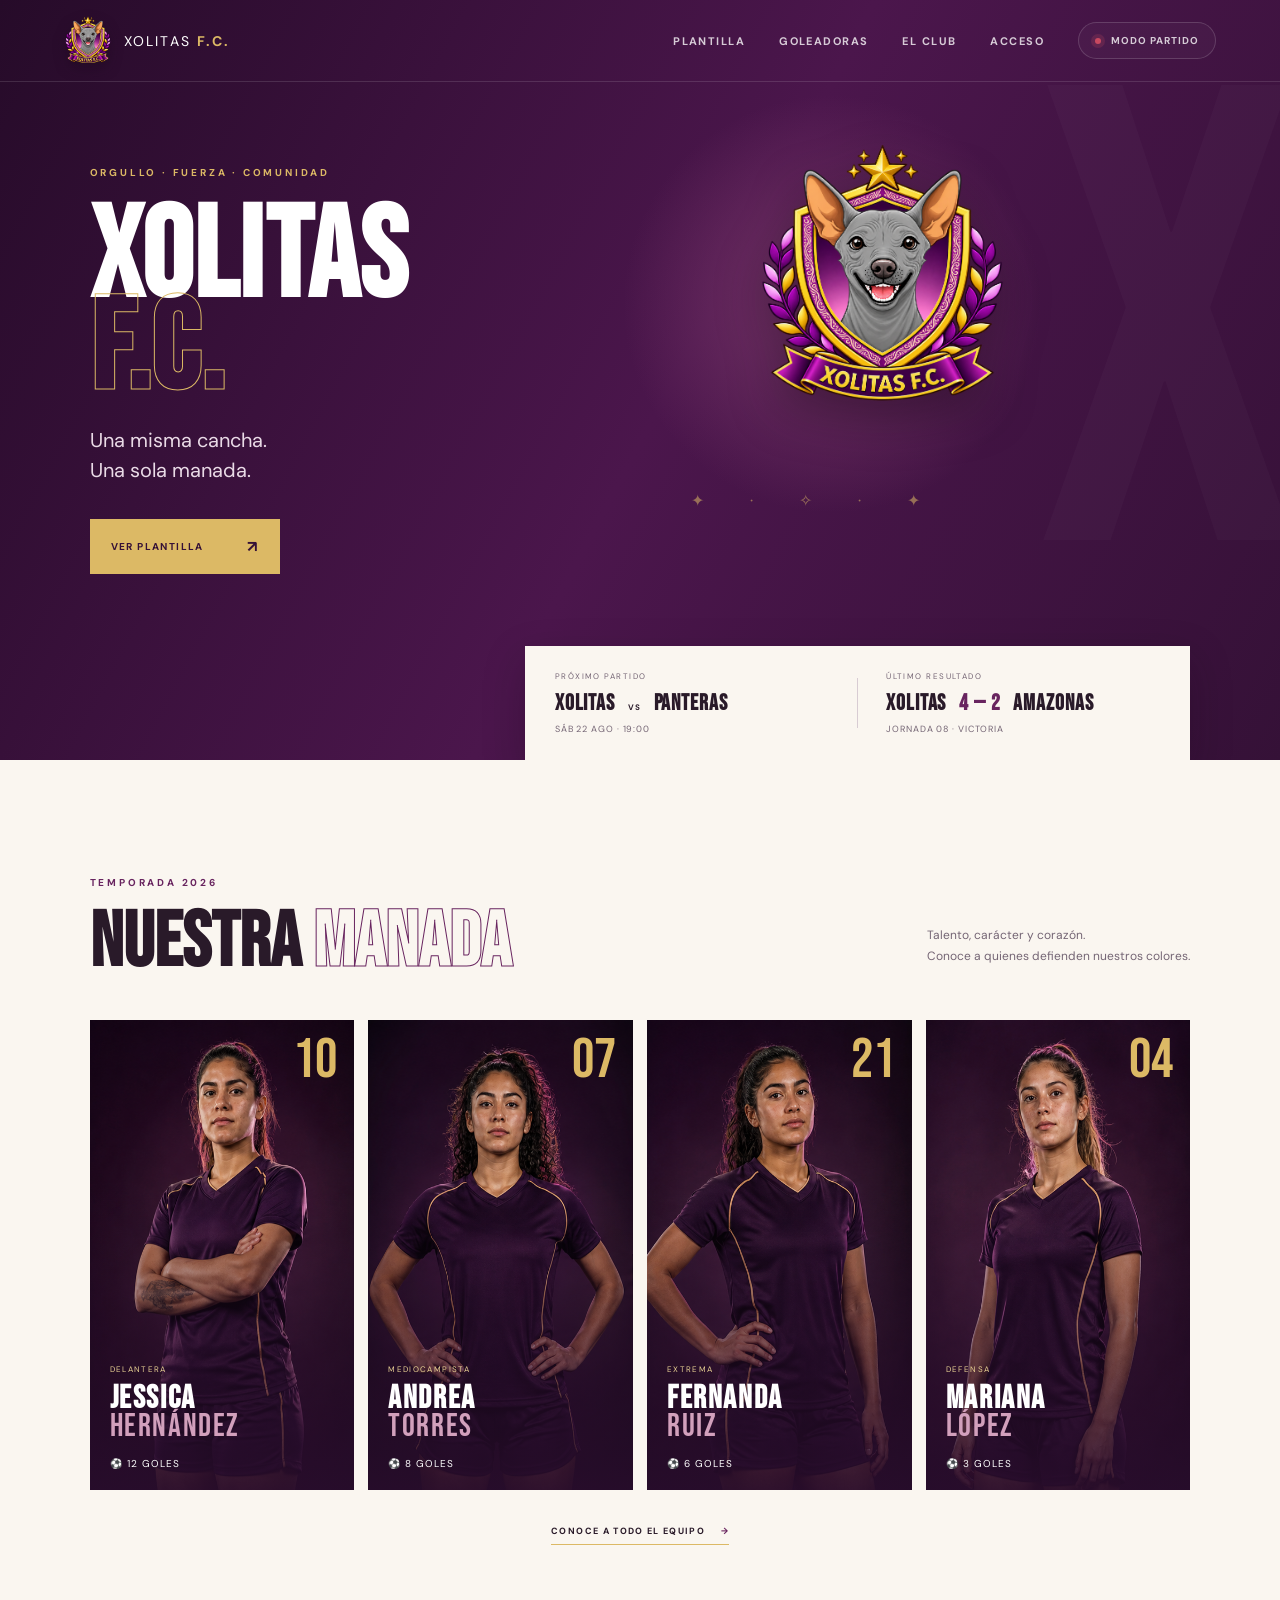
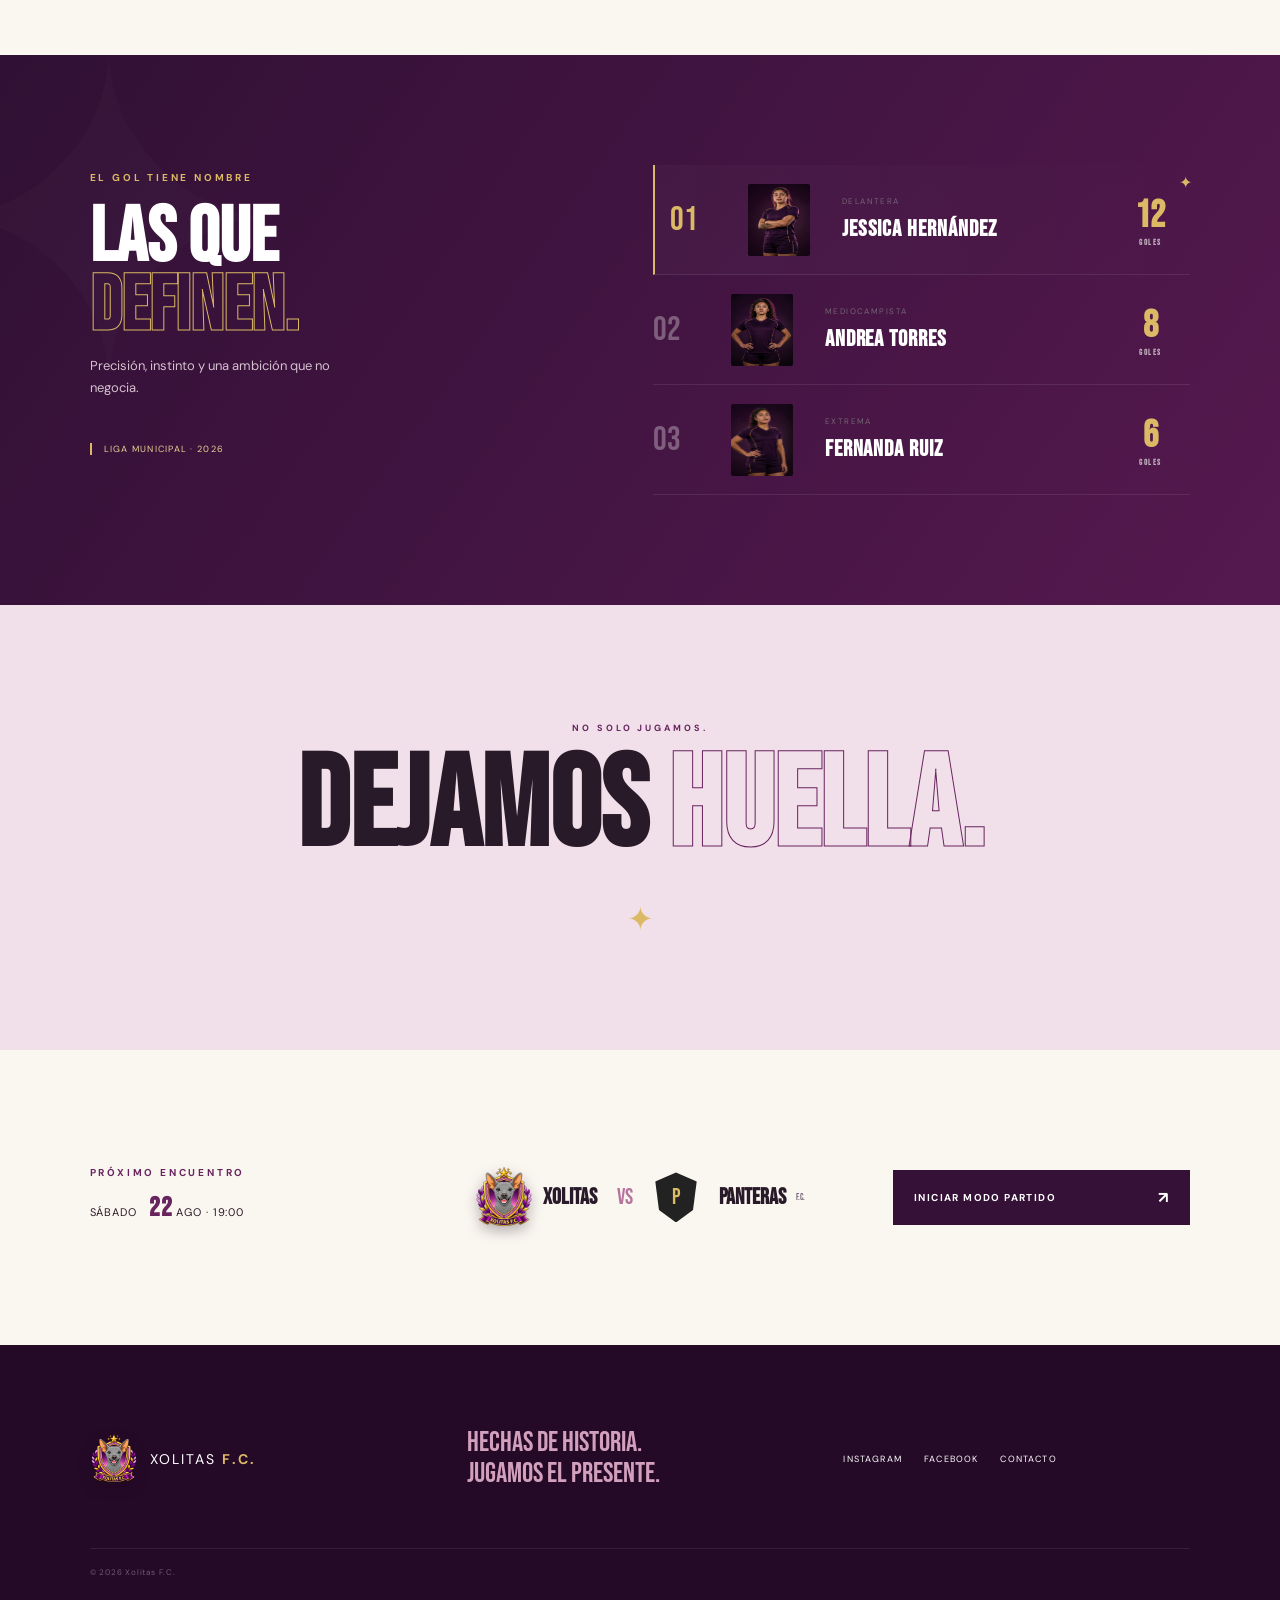
==== index.html @ 10f28cab "primera versión de la página." ====
<!doctype html>
<html lang="es">
  <head>
    <meta charset="UTF-8" />
    <meta name="viewport" content="width=device-width, initial-scale=1.0" />
    <meta name="theme-color" content="#351137" />
    <meta name="description" content="Sitio oficial de Xolitas F.C." />
    <title>Xolitas F.C. — Somos manada</title>
    <link rel="stylesheet" href="./style.css">
    <link rel="preconnect" href="https://fonts.googleapis.com">
    <link rel="preconnect" href="https://fonts.gstatic.com" crossorigin>
    <link href="https://fonts.googleapis.com/css2?family=Bebas+Neue&family=DM+Sans:wght@400;500;600;700&display=swap" rel="stylesheet">
  </head>
  <body>
    <div id="app"></div>
    <script defer src="./src.js"></script>
  </body>
</html>
---- style.css ----
:root{--purple-900:#351137;--purple-800:#4b164c;--purple-700:#68245f;--mauve-500:#b7749d;--mauve-300:#d2a0bc;--mauve-100:#f1dfe9;--gold:#dcb965;--gold-light:#e9d294;--ivory:#faf6f0;--ink:#291a29;--muted:#746574;--display:'Bebas Neue',sans-serif;--body:'DM Sans',sans-serif}*{box-sizing:border-box}html{scroll-behavior:smooth}body{margin:0;background:var(--ivory);color:var(--ink);font-family:var(--body)}a{color:inherit;text-decoration:none}button{font:inherit}.nav{height:82px;padding:0 5vw;display:flex;align-items:center;justify-content:space-between;position:absolute;z-index:10;width:100%;color:white;border-bottom:1px solid #ffffff20}.brand{display:flex;align-items:center;gap:12px;font-size:14px;letter-spacing:.15em}.brand b{color:var(--gold)}.nav__links{display:flex;align-items:center;gap:34px;text-transform:uppercase;font-size:11px;font-weight:700;letter-spacing:.13em}.nav__links a{opacity:.78;transition:.2s}.nav__links a:hover{opacity:1;color:var(--gold)}.live-link{border:1px solid #ffffff33;background:#ffffff0a;color:white;border-radius:99px;padding:11px 16px;text-transform:uppercase;font-size:10px;letter-spacing:.1em;cursor:pointer}.live-link i,.live i{display:inline-block;width:6px;height:6px;background:#ee5968;border-radius:50%;margin-right:7px;box-shadow:0 0 0 4px #ee596833}.nav__toggle{display:none;background:none;border:0;color:white;font-size:25px}.crest{width:170px;height:208px;position:relative;clip-path:polygon(50% 0,93% 17%,88% 71%,50% 100%,12% 71%,7% 17%);background:linear-gradient(145deg,var(--gold-light),var(--gold),#a98638);filter:drop-shadow(0 20px 28px #12041280);color:white;text-align:center;padding:8px}.crest:before{content:'';position:absolute;inset:4px;clip-path:inherit;background:linear-gradient(145deg,#6d2a65,#351137 70%)}.crest__inner{position:absolute;inset:37px 25px 49px;border:1px solid #dcb96588;clip-path:polygon(50% 0,100% 25%,86% 88%,50% 100%,14% 88%,0 25%)}.crest__star{position:relative;z-index:2;color:var(--gold);font-size:21px;top:9px}.crest__x{font-family:var(--display);font-size:74px;line-height:1.2;color:#fff;opacity:.9}.crest__ball{position:absolute;bottom:12px;left:45%;font-size:16px;color:var(--gold)}.crest__name,.crest__fc{position:absolute;z-index:2;font-family:var(--display);letter-spacing:.12em;left:0;right:0}.crest__name{bottom:33px;font-size:18px}.crest__fc{bottom:19px;color:var(--gold);font-size:11px}.crest--small{width:42px;height:50px;padding:2px;filter:none}.crest--small .crest__inner{inset:9px 6px 12px}.crest--small .crest__star{font-size:6px;top:0}.crest--small .crest__x{font-size:18px}.crest--small .crest__ball{display:none}.crest--small .crest__name{font-size:4px;bottom:8px}.crest--small .crest__fc{font-size:3px;bottom:5px}.hero{min-height:760px;padding:160px 7vw 60px;position:relative;overflow:hidden;color:white;background:radial-gradient(circle at 65% 40%,#79366a 0,transparent 22%),linear-gradient(118deg,#260b29,#4b164c 52%,#351137)}.hero:after{content:'X';position:absolute;font-family:var(--display);font-size:650px;color:#ffffff05;right:-20px;top:20px;line-height:1}.hero__copy{position:relative;z-index:2;width:44%}.eyebrow{text-transform:uppercase;color:var(--gold);font-size:10px;letter-spacing:.28em;font-weight:700}.hero h1{font-family:var(--display);font-size:clamp(88px,10vw,150px);line-height:.72;margin:32px 0 28px;letter-spacing:.01em}.hero h1 em,.section h2 em,.statement em,.scorers h2 em{font-style:normal;color:transparent;-webkit-text-stroke:1px var(--gold)}.hero__copy p{font-size:20px;line-height:1.5;color:#eadbe7;margin-bottom:34px}.button{display:inline-flex;align-items:center;justify-content:space-between;min-width:190px;padding:17px 21px;border:0;text-transform:uppercase;letter-spacing:.14em;font-weight:700;font-size:10px;cursor:pointer}.button span{font-size:16px}.button--gold{background:var(--gold);color:var(--purple-900)}.button--purple{background:var(--purple-900);color:white}.hero__crest{position:absolute;z-index:2;left:59%;top:180px;animation:crestIn 1.1s cubic-bezier(.2,.7,.2,1) both}.hero__crest .crest{width:225px;height:274px}.hero__stars{position:absolute;left:54%;top:490px;color:var(--gold);opacity:.55;letter-spacing:15px}.match-strip{position:absolute;z-index:3;right:7vw;bottom:0;width:52%;display:flex;align-items:center;background:#faf6f0;color:var(--ink);padding:25px 30px;box-shadow:0 15px 40px #18071940}.match-strip article{flex:1}.match-strip span,.rank small{display:block;text-transform:uppercase;font-size:8px;letter-spacing:.18em;color:var(--muted);margin-bottom:9px}.match-strip strong{font-family:var(--display);font-size:22px;letter-spacing:.04em}.match-strip strong small{display:inline;margin:0 8px;font-family:var(--body);font-size:8px}.match-strip strong b{color:var(--purple-700);margin:0 8px}.match-strip p{font-size:9px;text-transform:uppercase;letter-spacing:.1em;color:var(--muted);margin:6px 0 0}.match-strip__divider{width:1px;height:50px;background:#d8ccd3;margin:0 28px}.section{padding:110px 7vw}.section__head{display:flex;align-items:end;justify-content:space-between;margin-bottom:42px}.section__head p{font-size:12px;color:var(--muted);line-height:1.7}.eyebrow.dark{color:var(--purple-700)}.section h2,.scorers h2{font-family:var(--display);font-size:clamp(54px,6vw,86px);line-height:.9;margin:18px 0 0}.section h2 em{-webkit-text-stroke-color:var(--purple-700)}.players{display:grid;grid-template-columns:repeat(4,1fr);gap:14px}.player{position:relative;height:470px;overflow:hidden;background:var(--purple-900);cursor:pointer}.player__photo,.rank__avatar{position:absolute;inset:0;background-image:url('/assets/xolitas-players.png');background-size:400% 100%;background-position:calc(var(--photo) * 33.333%) center;transition:transform .55s ease}.player__shade{position:absolute;inset:35% 0 0;background:linear-gradient(transparent,#290d2de8)}.player__number{position:absolute;right:17px;top:13px;color:var(--gold);font-family:var(--display);font-size:56px;line-height:1;transition:.4s}.player__info{position:absolute;bottom:20px;left:20px;color:white}.player__info small{color:var(--gold-light);text-transform:uppercase;font-size:8px;letter-spacing:.17em}.player__info h3{font-family:var(--display);font-size:32px;line-height:.9;letter-spacing:.05em;margin:8px 0 15px}.player__info h3 b{font-weight:400;color:var(--mauve-300)}.player__info p{font-size:10px;text-transform:uppercase;letter-spacing:.1em;margin:0}.player__info p span{color:var(--gold)}.player:hover,.player:focus{transform:translateY(-5px);box-shadow:0 20px 45px #4b164c24;outline:none}.player:hover .player__photo,.player:focus .player__photo{transform:scale(1.035)}.player:hover .player__number{transform:translateY(5px);color:white}.text-link{display:block;width:max-content;margin:35px auto 0;text-transform:uppercase;font-size:9px;letter-spacing:.15em;font-weight:700;border-bottom:1px solid var(--gold);padding-bottom:7px}.text-link span{color:var(--purple-700);margin-left:12px}.scorers{background:linear-gradient(125deg,#301034,#55194f);color:white;display:grid;grid-template-columns:1fr 1.2fr;gap:9vw;position:relative;overflow:hidden}.scorers:before{content:'✦';position:absolute;font-size:450px;color:#ffffff04;left:-80px;top:-120px}.scorers__intro{position:relative}.scorers h2 em{-webkit-text-stroke-color:var(--gold)}.scorers__intro p{color:#d5c0d0;line-height:1.7;font-size:13px;max-width:280px}.season{display:inline-block;margin-top:30px;border-left:2px solid var(--gold);padding-left:12px;text-transform:uppercase;letter-spacing:.14em;font-size:9px;color:var(--gold-light)}.ranking{display:flex;flex-direction:column}.rank{height:110px;display:grid;grid-template-columns:60px 76px 1fr 80px;gap:18px;align-items:center;border-bottom:1px solid #ffffff16;position:relative}.rank__place{font-family:var(--display);font-size:34px;color:#ffffff50}.rank__avatar{position:relative;width:62px;height:72px;background-size:400% 100%;border-radius:2px}.rank h3{font-family:var(--display);font-size:23px;letter-spacing:.04em;margin:0}.rank>strong{font-family:var(--display);font-size:38px;color:var(--gold);text-align:center}.rank>strong small{color:#bbaab8;margin:0}.rank--1{background:linear-gradient(90deg,#ffffff06,transparent);border-left:2px solid var(--gold);padding-left:15px}.rank--1 .rank__place{color:var(--gold)}.rank__star{position:absolute;right:-2px;top:7px;color:var(--gold)}.statement{text-align:center;padding:110px 20px;background:var(--mauve-100);position:relative}.statement>span{color:var(--purple-700);font-size:9px;letter-spacing:.32em;font-weight:700}.statement h2{font-family:var(--display);font-size:clamp(65px,10vw,140px);margin:18px 0 0;line-height:.85}.statement em{-webkit-text-stroke-color:var(--purple-700)}.paw{color:var(--gold);font-size:32px;margin-top:35px}.next{display:grid;grid-template-columns:1fr 1.5fr 1fr;align-items:center;gap:30px}.date{font-size:11px;letter-spacing:.08em}.date b{font-family:var(--display);font-size:27px;color:var(--purple-700);margin-left:8px}.versus{display:flex;align-items:center;justify-content:center;gap:20px}.versus>div{display:flex;align-items:center;gap:10px;font-family:var(--display);font-size:22px}.versus>span{font-family:var(--display);font-size:22px;color:var(--mauve-500)}.rival-badge{width:46px;height:50px;background:#222;color:var(--gold);display:grid!important;place-items:center!important;clip-path:polygon(50% 0,95% 18%,87% 75%,50% 100%,13% 75%,5% 18%);font-family:var(--display);font-size:26px}.versus small{font-size:9px;color:var(--muted)}footer{background:#250a28;color:white;padding:55px 7vw 28px;display:grid;grid-template-columns:1fr 1fr 1fr;align-items:center;gap:30px}footer p{font-family:var(--display);font-size:28px;line-height:1.1;color:var(--mauve-300)}footer>div:nth-child(3){display:flex;gap:22px;text-transform:uppercase;font-size:9px;letter-spacing:.13em}footer>small{grid-column:1/-1;border-top:1px solid #ffffff14;padding-top:18px;color:#ffffff55;font-size:8px;letter-spacing:.1em}.match-modal{width:100vw;height:100vh;max-width:none;max-height:none;border:0;margin:0;background:radial-gradient(circle at center,#6b265d,#220825 70%);color:white;text-align:center;padding:28px;overflow:hidden}.match-modal::backdrop{background:#000}.match-close{position:absolute;right:25px;top:20px;border:1px solid #ffffff38;background:none;color:white;border-radius:50%;width:40px;height:40px;font-size:22px;cursor:pointer;z-index:4}.live{font-size:10px;letter-spacing:.24em;margin:12px}.score-teams{display:flex;align-items:center;justify-content:center;gap:5vw;margin-top:6vh}.score-teams>div:first-child{display:flex;align-items:center;gap:12px}.score-teams>strong,.score-teams>div>strong{font-family:var(--display);font-size:28px;letter-spacing:.05em}.score{display:flex;align-items:center;gap:2vw}.score b{font-family:var(--display);font-size:clamp(90px,14vw,180px);color:white}.score em{color:var(--gold);font-style:normal;font-size:40px}.clock{font-family:var(--display);font-size:35px;letter-spacing:.12em;color:var(--gold-light);margin:8px}.goal-button{margin-top:5vh;background:var(--gold);color:var(--purple-900);border:0;padding:22px 10vw;font-family:var(--display);font-size:30px;letter-spacing:.06em;box-shadow:0 12px 30px #0004;cursor:pointer}.goal-button:active{transform:scale(.98)}.match-hint{font-size:9px;letter-spacing:.15em;text-transform:uppercase;color:#ffffff77}.goal-flash{position:absolute;inset:0;background:radial-gradient(circle,#dcb965 0,#68245f 35%,#220825 75%);display:flex;flex-direction:column;align-items:center;justify-content:center;opacity:0;pointer-events:none;transform:scale(1.1)}.goal-flash span{font-size:70px;color:var(--gold-light)}.goal-flash small{font-family:var(--display);font-size:clamp(55px,10vw,130px);line-height:1}.goal-flash h2{font-family:var(--display);font-size:clamp(70px,13vw,160px);margin:0;color:var(--gold)}.goal-flash b{font-size:30px}.is-goal .goal-flash{animation:goal 2s ease both;z-index:3}@keyframes crestIn{from{opacity:0;transform:translateY(25px) scale(.92)}to{opacity:1;transform:none}}@keyframes goal{0%{opacity:0;transform:scale(1.1)}15%,75%{opacity:1;transform:scale(1)}100%{opacity:0;transform:scale(.96)}}
@media(max-width:900px){.nav{height:70px}.nav__toggle{display:block;z-index:2}.nav__links{display:none;position:absolute;inset:70px 0 auto;background:var(--purple-900);padding:28px;flex-direction:column}.menu-open .nav__links{display:flex}.hero{padding-top:125px;min-height:820px}.hero__copy{width:100%}.hero__crest{left:auto;right:8%;top:165px;opacity:.28}.hero__crest .crest{width:150px;height:184px}.hero__stars{display:none}.match-strip{left:6vw;right:6vw;width:auto}.players{grid-template-columns:repeat(2,1fr)}.scorers{grid-template-columns:1fr;gap:40px}.next{grid-template-columns:1fr;text-align:center}.next .button{margin:auto}footer{grid-template-columns:1fr 1fr}.score-teams{gap:2vw}.score-teams>strong,.score-teams>div>strong{font-size:19px}}
@media(max-width:560px){.hero{min-height:870px;padding:130px 24px 230px}.hero h1{font-size:92px}.hero__copy p{font-size:16px}.hero__crest{top:180px;right:-25px}.match-strip{display:block;padding:19px 22px}.match-strip__divider{width:100%;height:1px;margin:14px 0}.section{padding:80px 20px}.section__head{display:block}.section__head p{margin-top:25px}.players{grid-template-columns:1fr 1fr;gap:8px}.player{height:350px}.player__number{font-size:42px}.player__info{left:14px;bottom:14px}.player__info h3{font-size:25px}.player__info p{font-size:8px}.rank{grid-template-columns:40px 55px 1fr 50px;gap:9px}.rank__avatar{width:50px;height:60px}.rank h3{font-size:17px}.rank>strong{font-size:28px}.next{padding:70px 20px}.versus{gap:10px}.versus>div{font-size:17px}.versus .crest--small{display:none}footer{grid-template-columns:1fr;padding:45px 24px}.score-teams{display:grid;grid-template-columns:1fr 1fr;gap:8px;margin-top:8vh}.score{grid-column:1/-1;grid-row:2;justify-content:center}.score-teams>div:first-child{justify-content:center}.score-teams>.rival-badge{justify-self:center}.score-teams>strong:last-child{grid-column:2;grid-row:1;align-self:end;margin-bottom:4px}.score b{font-size:105px}.goal-button{width:100%;font-size:25px;padding:20px 10px}}
@media(prefers-reduced-motion:reduce){*{scroll-behavior:auto!important;animation-duration:.01ms!important;transition-duration:.01ms!important}}

/* Escudo oficial: el contenedor mantiene proporción y escala sin deformarlo. */
.crest{width:190px;height:auto;aspect-ratio:1230/1279;clip-path:none;background:none;padding:0;filter:drop-shadow(0 18px 25px #12041270);display:block}
.crest:before{display:none}.crest img{display:block;width:100%;height:100%;object-fit:contain}.crest--small{width:48px;height:auto;padding:0;filter:drop-shadow(0 5px 7px #12041250)}
.hero__crest .crest{width:255px;height:auto}.hero__crest{top:145px}.brand>.crest--small{flex:0 0 auto}.score-teams .crest--small{width:62px}.versus .crest--small{width:58px}
@media(max-width:900px){.hero__crest{top:145px}.hero__crest .crest{width:190px}}
@media(max-width:560px){.hero__crest{top:170px}.hero__crest .crest{width:160px}.score-teams .crest--small{width:50px}}
.player__photo,.rank__avatar{background-image:url('./assets/xolitas-players.png')}
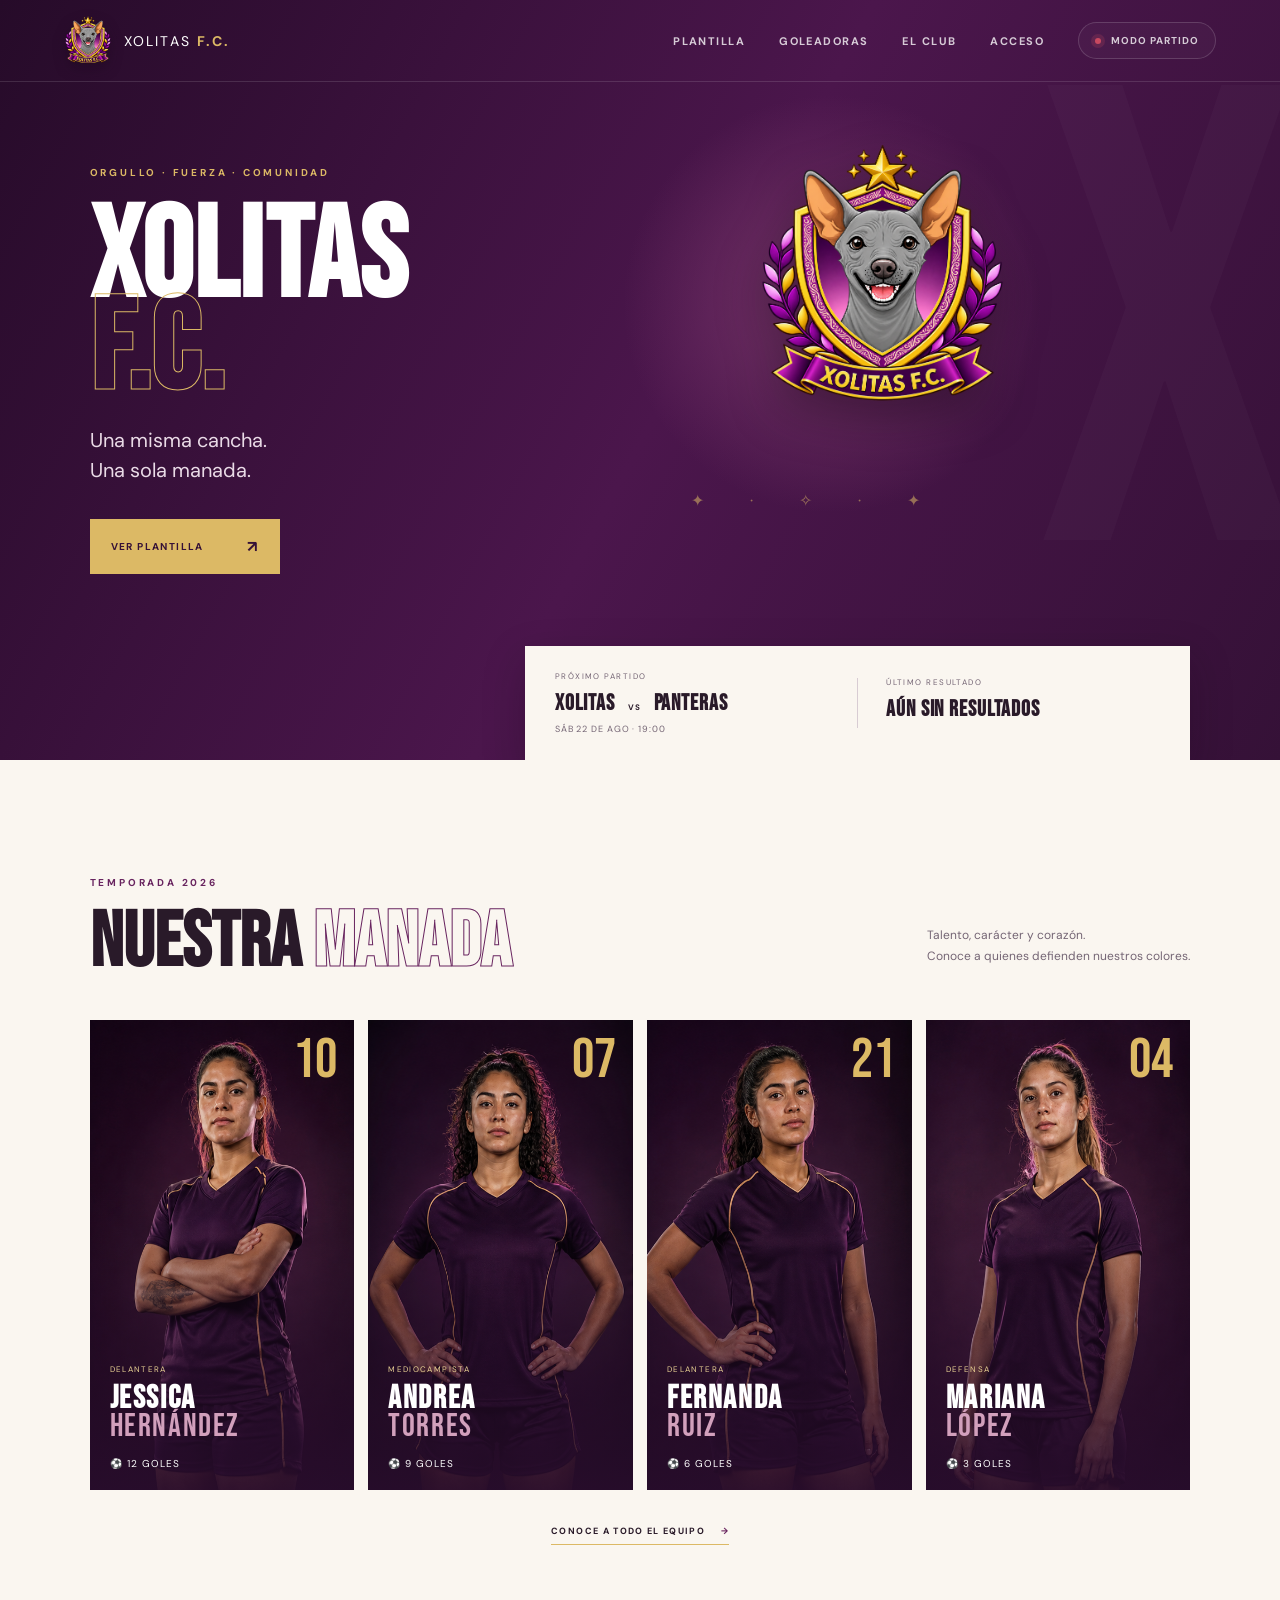
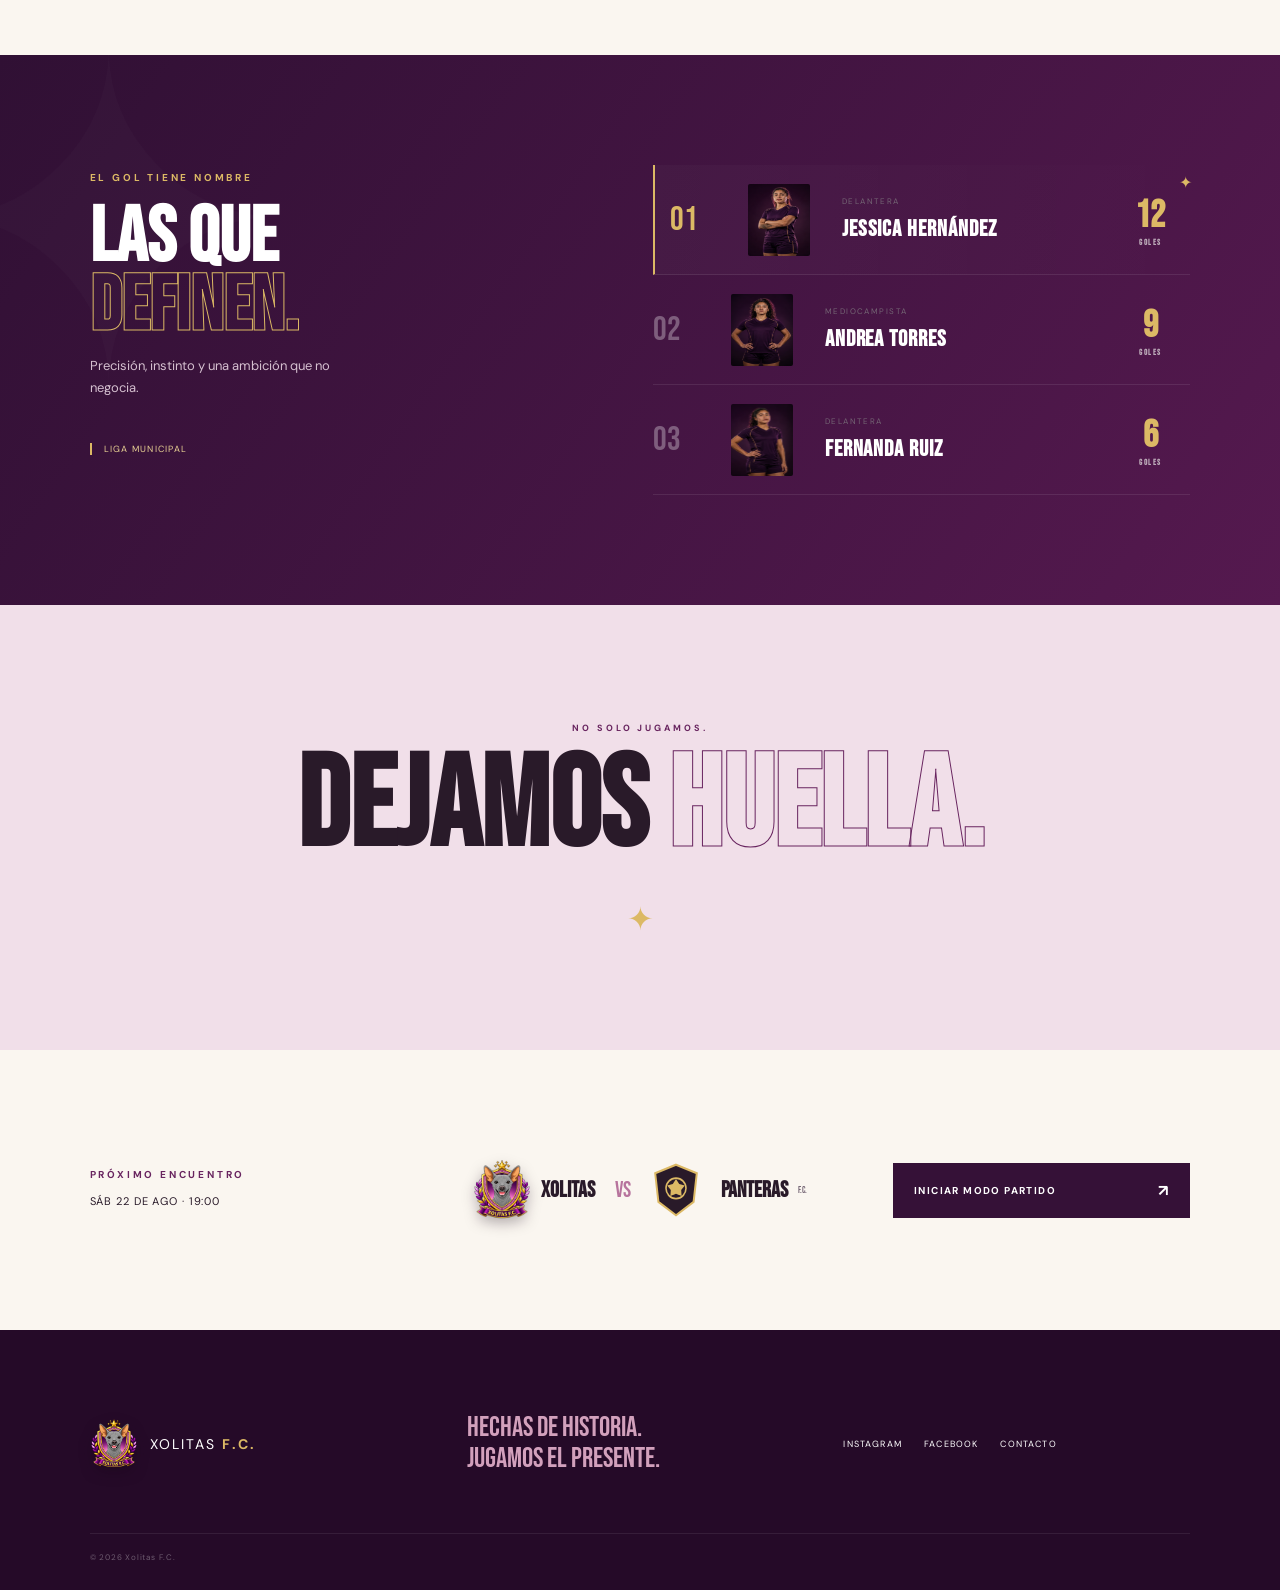
==== commit 4149fd2b: "Se agrega la creación de la liga." ====
--- a/index.html
+++ b/index.html
@@ -7,12 +7,15 @@
     <meta name="description" content="Sitio oficial de Xolitas F.C." />
     <title>Xolitas F.C. — Somos manada</title>
     <link rel="stylesheet" href="./style.css">
+    <link rel="stylesheet" href="./assets/css/loader.css">
     <link rel="preconnect" href="https://fonts.googleapis.com">
     <link rel="preconnect" href="https://fonts.gstatic.com" crossorigin>
     <link href="https://fonts.googleapis.com/css2?family=Bebas+Neue&family=DM+Sans:wght@400;500;600;700&display=swap" rel="stylesheet">
   </head>
   <body>
-    <div id="app"></div>
+    <div id="app" class="loading-page"><img src="./assets/xolitas-crest.png" alt="Xolitas F.C."><span class="loading-ring" aria-label="Cargando"></span></div>
+    <script defer src="./assets/js/config.js"></script>
+    <script defer src="./assets/js/runtime.js"></script>
     <script defer src="./src.js"></script>
   </body>
 </html>
--- a/assets/css/loader.css
+++ b/assets/css/loader.css
@@ -0,0 +1,5 @@
+.loading-page,.admin-loader{position:fixed;inset:0;display:grid;place-content:center;justify-items:center;gap:22px;background:radial-gradient(circle,#68245f,#260b29 70%);z-index:999;color:white}
+.loading-page img,.admin-loader img{width:140px;filter:drop-shadow(0 18px 25px #0006)}
+.loading-ring,.admin-loader span{width:34px;height:34px;border:3px solid #ffffff30;border-top-color:#dcb965;border-radius:50%;animation:loading-spin .8s linear infinite}
+.rival-logo{width:50px;height:54px;object-fit:contain}
+@keyframes loading-spin{to{transform:rotate(360deg)}}
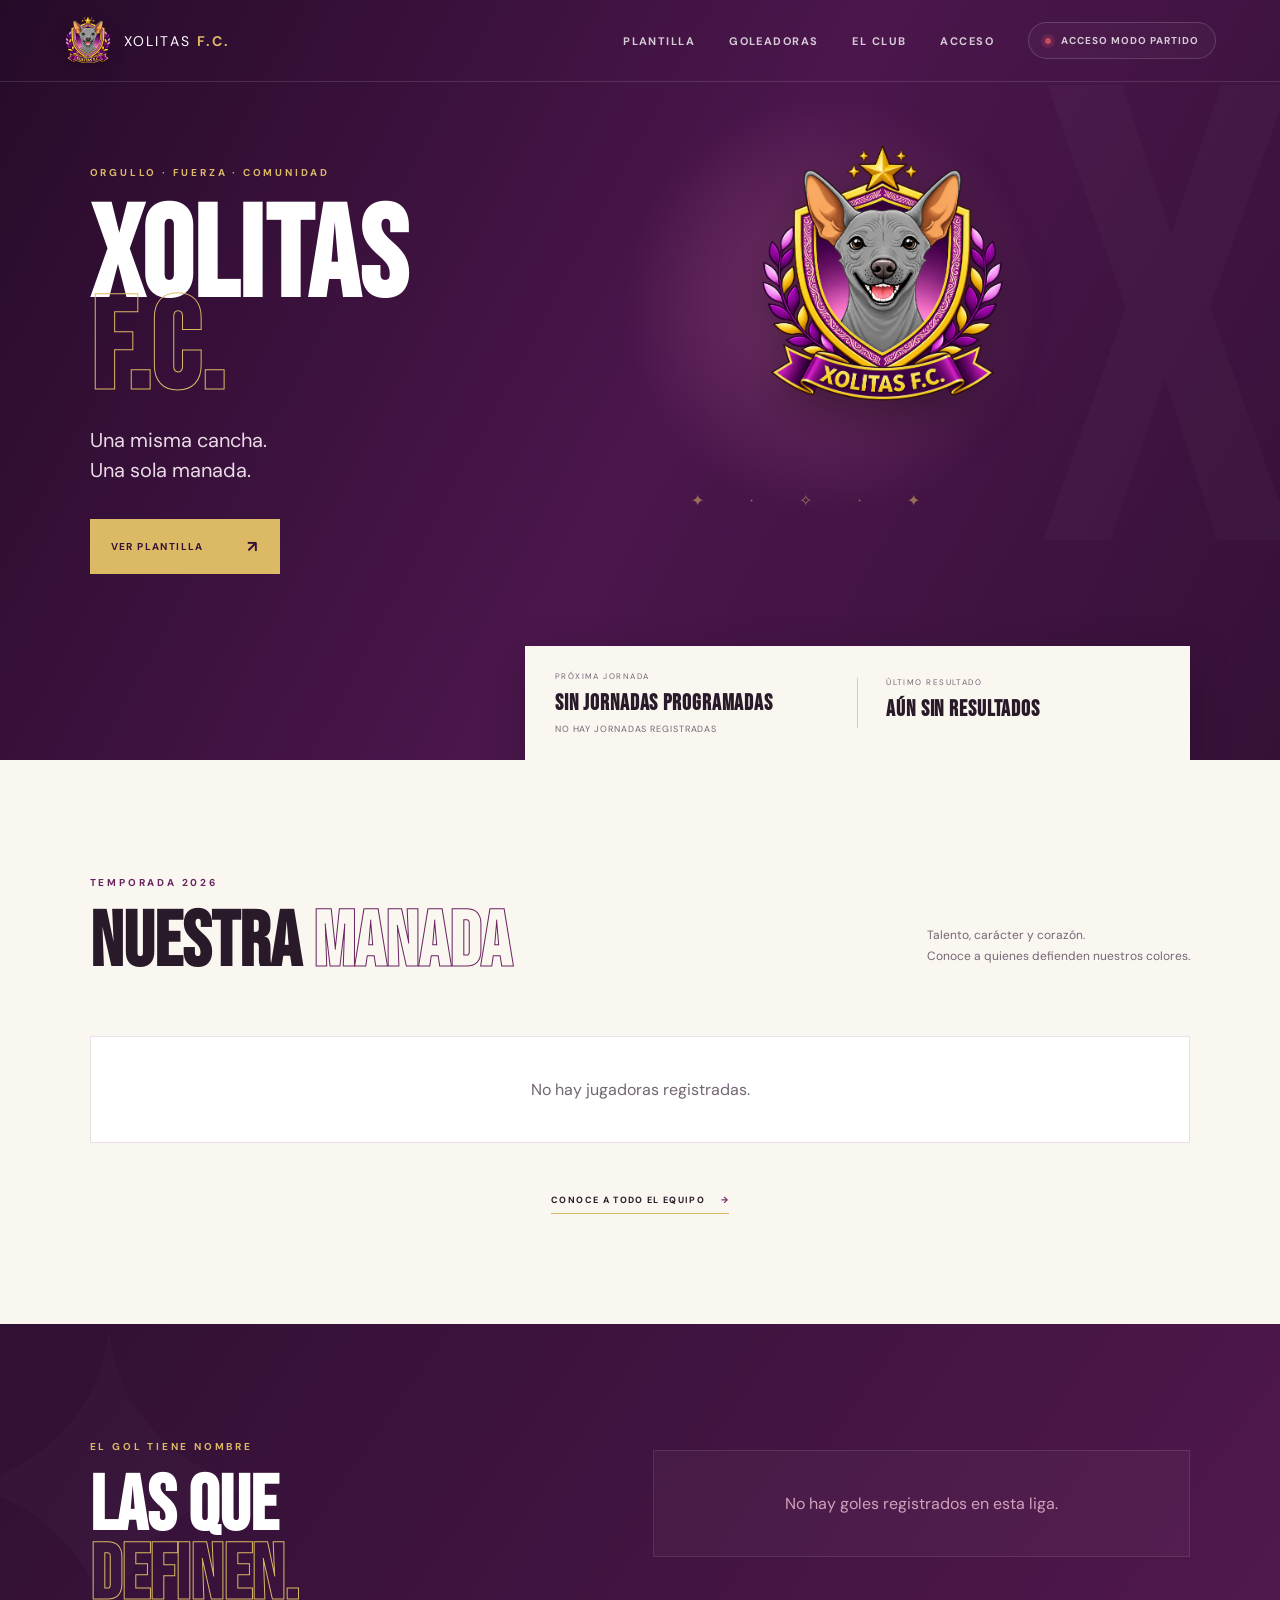
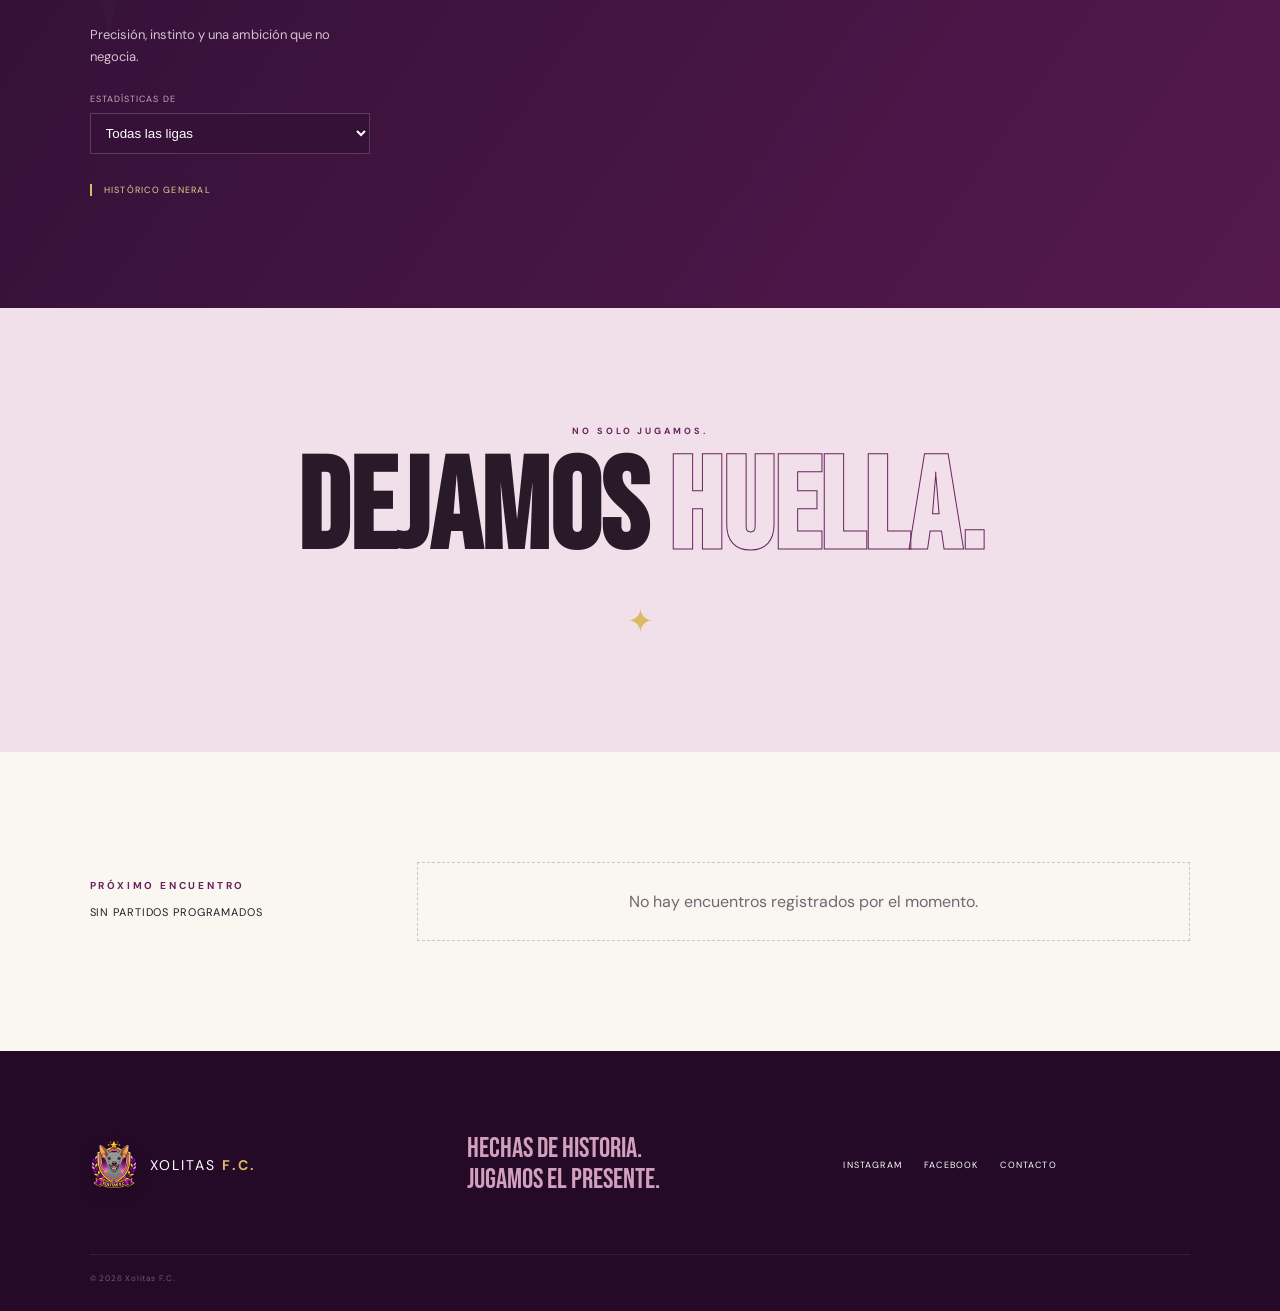
==== commit 2b642e1b: "Nuevos cambios" ====
--- a/index.html
+++ b/index.html
@@ -6,16 +6,16 @@
     <meta name="theme-color" content="#351137" />
     <meta name="description" content="Sitio oficial de Xolitas F.C." />
     <title>Xolitas F.C. — Somos manada</title>
-    <link rel="stylesheet" href="./style.css">
-    <link rel="stylesheet" href="./assets/css/loader.css">
+    <link rel="stylesheet" href="./style.css?v=20260818-3">
+    <link rel="stylesheet" href="./assets/css/loader.css?v=20260818-4">
     <link rel="preconnect" href="https://fonts.googleapis.com">
     <link rel="preconnect" href="https://fonts.gstatic.com" crossorigin>
     <link href="https://fonts.googleapis.com/css2?family=Bebas+Neue&family=DM+Sans:wght@400;500;600;700&display=swap" rel="stylesheet">
   </head>
   <body>
     <div id="app" class="loading-page"><img src="./assets/xolitas-crest.png" alt="Xolitas F.C."><span class="loading-ring" aria-label="Cargando"></span></div>
-    <script defer src="./assets/js/config.js"></script>
-    <script defer src="./assets/js/runtime.js"></script>
-    <script defer src="./src.js"></script>
+    <script defer src="./assets/js/config.js?v=20260818-3"></script>
+    <script defer src="./assets/js/runtime.js?v=20260818-12"></script>
+    <script defer src="./src.js?v=20260818-13"></script>
   </body>
 </html>
--- a/assets/css/loader.css
+++ b/assets/css/loader.css
@@ -3,3 +3,10 @@
 .loading-ring,.admin-loader span{width:34px;height:34px;border:3px solid #ffffff30;border-top-color:#dcb965;border-radius:50%;animation:loading-spin .8s linear infinite}
 .rival-logo{width:50px;height:54px;object-fit:contain}
 @keyframes loading-spin{to{transform:rotate(360deg)}}
+.public-empty{grid-column:1/-1;width:100%;padding:42px;text-align:center;color:#746574;background:#fff;border:1px solid #eadfe6}.public-empty--light{color:#d2a0bc;background:#ffffff08;border-color:#ffffff18}.no-next-match{grid-column:2/-1;text-align:center;color:#746574;padding:28px;border:1px dashed #d2c3cc}
+.league-filter{display:grid;gap:8px;margin-top:24px;color:#d2a0bc;font-size:9px;text-transform:uppercase;letter-spacing:.12em}.league-filter select{max-width:280px;padding:11px;border:1px solid #ffffff30;background:#351137;color:#fff}.league-toolbar{align-items:center}.league-toolbar label{font-size:10px;text-transform:uppercase;letter-spacing:.1em;color:#746574}
+.stat-card strong.stat-message{font-family:var(--body);font-size:15px;line-height:1.3;color:#dcb965}
+.goal-assignment-list{display:grid;gap:8px;max-height:42vh;overflow:auto}.goal-assignment-list label{display:flex;align-items:center;justify-content:space-between;gap:15px;border-bottom:1px solid #eadfe6;padding:8px}.goal-assignment-list input{width:75px;padding:9px;border:1px solid #ddcfd8}
+.form-note{margin:0;padding:12px;background:#f1dfe9;color:#68245f;font-size:11px;line-height:1.5}.past-goals-fields{border-top:1px solid #ddcfd8;padding-top:14px}.past-goals-fields h3{margin:0;font-family:var(--display);font-size:24px}.past-goals-fields>p{font-size:11px;color:#746574}#match-dialog{max-height:92vh;overflow:auto}
+[hidden]{display:none!important}.match-row--rest{border-left-color:#dcb965}.match-row--rest strong{color:#68245f}
+.toast-region{position:fixed;right:20px;top:20px;z-index:9999;display:grid;gap:10px;width:min(390px,calc(100vw - 40px));pointer-events:none}.toast{padding:15px 18px;background:#fff;color:#291a29;border-left:5px solid #3f8b62;box-shadow:0 14px 38px #21082435;font-size:12px;line-height:1.45;opacity:0;transform:translateY(-12px);transition:.25s}.toast.show{opacity:1;transform:none}.toast--error{border-left-color:#b43e55;background:#fff3f5;color:#742235}
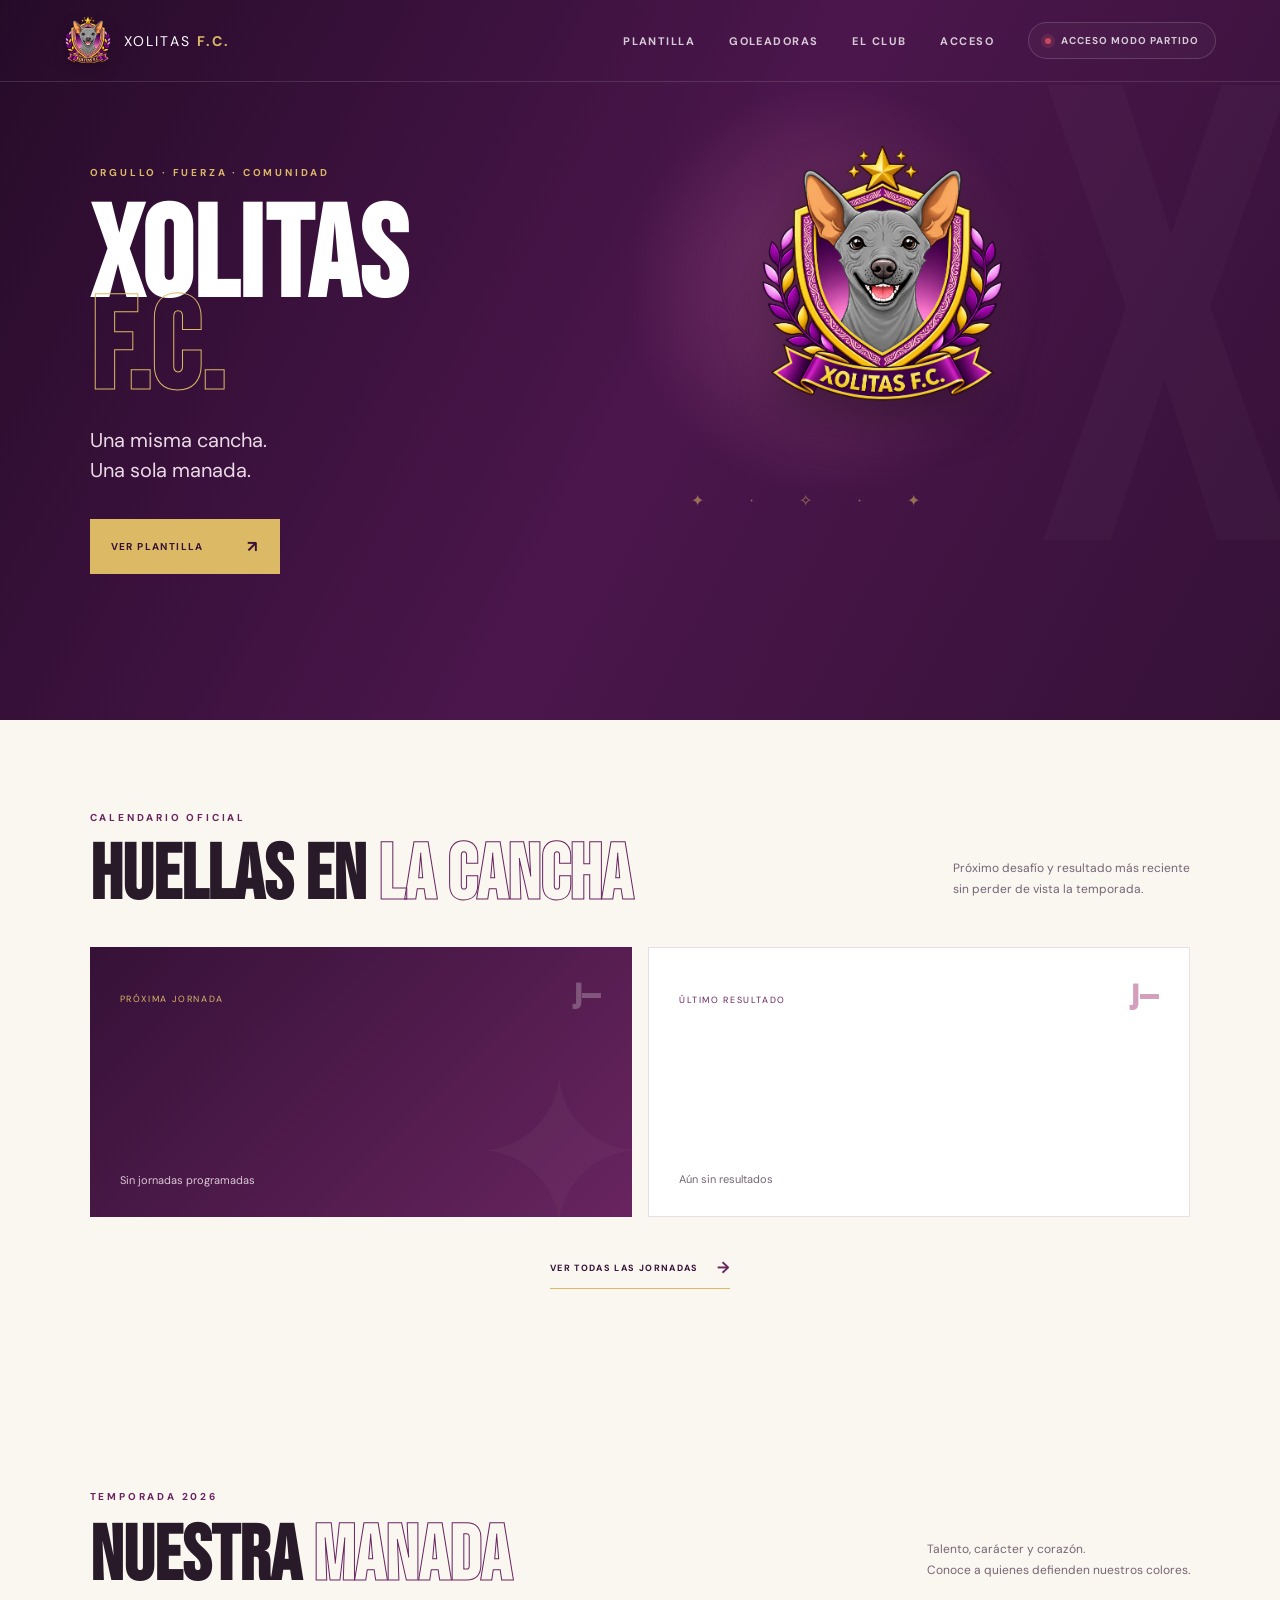
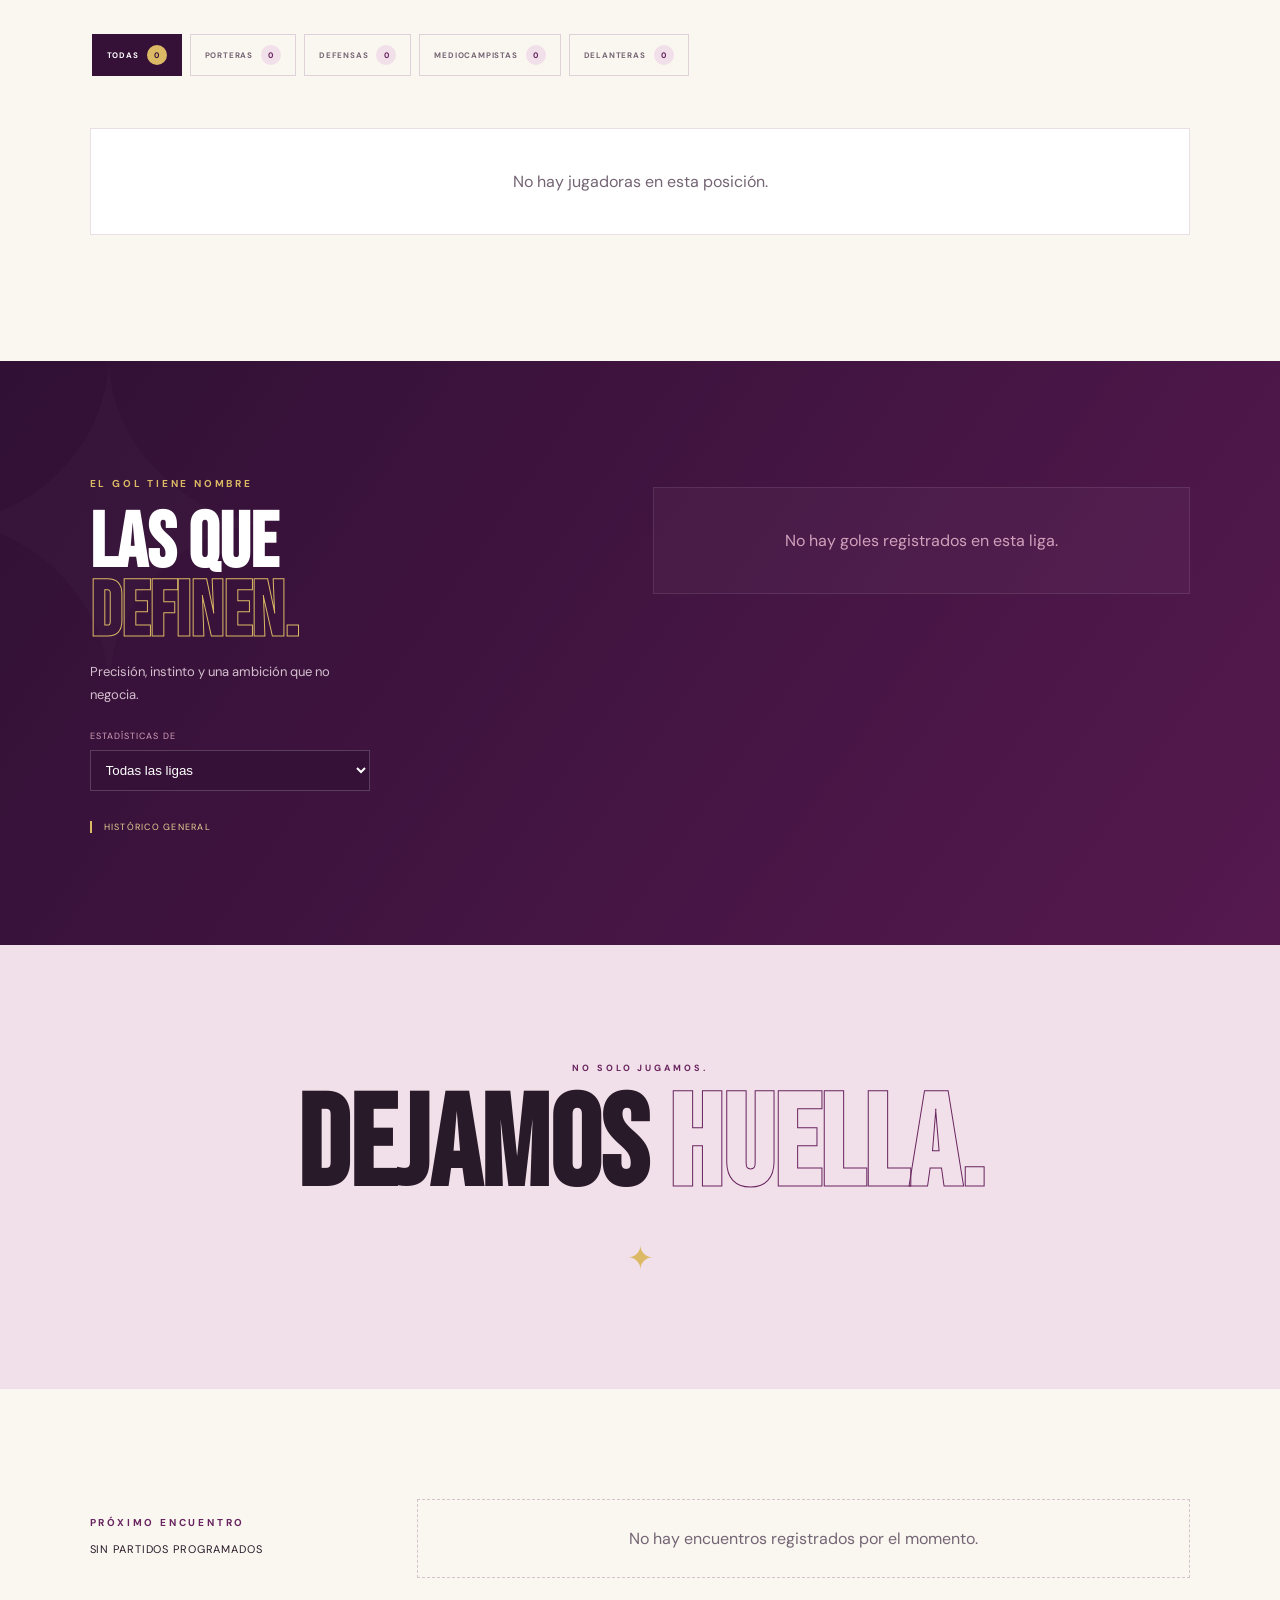
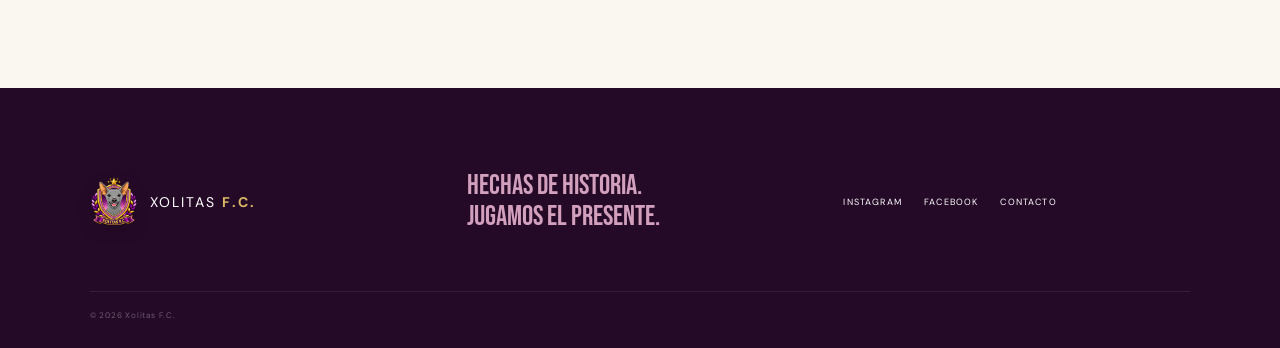
==== commit 261e0166: "se agregan más animaciones" ====
--- a/index.html
+++ b/index.html
@@ -8,6 +8,12 @@
     <title>Xolitas F.C. — Somos manada</title>
     <link rel="stylesheet" href="./style.css?v=20260818-3">
     <link rel="stylesheet" href="./assets/css/loader.css?v=20260818-4">
+    <link rel="stylesheet" href="./assets/css/public-team.css?v=20260818-1">
+    <link rel="stylesheet" href="./assets/css/public-team-images.css?v=20260818-2">
+    <link rel="stylesheet" href="./assets/css/rounds.css?v=20260818-1">
+    <link rel="stylesheet" href="./assets/css/rounds-mobile-fix.css?v=20260818-1">
+    <link rel="stylesheet" href="./assets/css/journeys-modal.css?v=20260818-2">
+    <link rel="stylesheet" href="./assets/css/hero-paws.css?v=20260818-4">
     <link rel="preconnect" href="https://fonts.googleapis.com">
     <link rel="preconnect" href="https://fonts.gstatic.com" crossorigin>
     <link href="https://fonts.googleapis.com/css2?family=Bebas+Neue&family=DM+Sans:wght@400;500;600;700&display=swap" rel="stylesheet">
@@ -16,6 +22,6 @@
     <div id="app" class="loading-page"><img src="./assets/xolitas-crest.png" alt="Xolitas F.C."><span class="loading-ring" aria-label="Cargando"></span></div>
     <script defer src="./assets/js/config.js?v=20260818-3"></script>
     <script defer src="./assets/js/runtime.js?v=20260818-12"></script>
-    <script defer src="./src.js?v=20260818-13"></script>
+    <script defer src="./src.js?v=20260818-16"></script>
   </body>
 </html>
--- a/assets/css/public-team.css
+++ b/assets/css/public-team.css
@@ -0,0 +1 @@
+.players--preview{grid-template-columns:repeat(6,1fr)}.player{border:0;padding:0;text-align:left;color:inherit}.player--compact{height:285px}.player--compact .player__number{font-size:40px}.player--compact .player__info h3{font-size:24px}.player__photo,.profile-photo{background-image:var(--player-image,url('../xolitas-players.png'));background-size:var(--player-image,400% 100%);background-position:calc(var(--photo) * 33.333%) center;background-repeat:no-repeat;background-color:#351137}.team-open{border-width:0 0 1px;background:none;cursor:pointer}.roster-modal,.profile-modal{border:0;padding:0;background:#faf6f0;color:#291a29;box-shadow:0 30px 90px #21082480}.roster-modal{width:min(1180px,94vw);max-width:none;max-height:92vh}.roster-modal::backdrop,.profile-modal::backdrop{background:#210824d9;backdrop-filter:blur(5px)}.roster-modal__head{position:sticky;top:0;z-index:3;background:#351137;color:white;padding:22px 28px;display:flex;align-items:center;justify-content:space-between}.roster-modal__head h2{font-family:var(--display);font-size:38px;margin:5px 0 0}.roster-modal__head button,.profile-modal>button{border:1px solid #ffffff40;background:none;color:white;width:42px;height:42px;border-radius:50%;font-size:25px}.roster-modal__grid{display:grid;grid-template-columns:repeat(4,1fr);gap:12px;padding:20px}.player--large{height:430px}.profile-modal{width:min(900px,94vw);max-width:none}.profile-modal>button{position:absolute;z-index:3;right:18px;top:18px}.profile-modal #profile-content{display:grid;grid-template-columns:1fr 1fr;min-height:580px}.profile-photo{min-height:580px;background-size:cover;background-position:center top}.profile-copy{padding:70px 45px;position:relative}.profile-number{font-family:var(--display);font-size:110px;color:#dcb965;line-height:.8}.profile-copy>small{display:block;color:#68245f;text-transform:uppercase;letter-spacing:.2em;margin-top:25px}.profile-copy h2{font-family:var(--display);font-size:58px;line-height:.82;margin:12px 0 28px}.profile-copy h2 em{font-style:normal;color:#b7749d}.profile-copy>p{color:#746574;font-size:14px;line-height:1.8}.profile-stats{display:grid;grid-template-columns:repeat(3,1fr);border-top:1px solid #e0d2db;margin-top:35px;padding-top:22px}.profile-stats b,.profile-stats span{display:block}.profile-stats b{font-family:var(--display);font-size:32px;color:#4b164c}.profile-stats span{font-size:8px;text-transform:uppercase;letter-spacing:.12em;color:#746574}@media(max-width:1000px){.players--preview{grid-template-columns:repeat(3,1fr)}.roster-modal__grid{grid-template-columns:repeat(3,1fr)}}@media(max-width:650px){.players--preview{grid-template-columns:repeat(2,1fr)}.player--compact{height:260px}.roster-modal{width:100vw;max-height:100vh;height:100vh}.roster-modal__grid{grid-template-columns:repeat(2,1fr);padding:8px;gap:8px}.player--large{height:330px}.profile-modal{width:100vw;height:100vh;max-height:none}.profile-modal #profile-content{grid-template-columns:1fr;min-height:100vh}.profile-photo{min-height:46vh}.profile-copy{padding:35px 24px}.profile-number{font-size:75px}.profile-copy h2{font-size:48px}}
--- a/assets/css/public-team-images.css
+++ b/assets/css/public-team-images.css
@@ -0,0 +1,4 @@
+.player__photo,.profile-photo{background-size:var(--player-size,400% 100%)}
+.players--all{grid-template-columns:repeat(4,1fr)}.players--all .player--compact{height:390px}@media(max-width:1000px){.players--all{grid-template-columns:repeat(3,1fr)}}@media(max-width:650px){.players--all{grid-template-columns:repeat(2,1fr)}.players--all .player--compact{height:300px}}
+.position-filters{display:flex;align-items:center;gap:8px;margin:-8px 0 28px;overflow-x:auto;padding:8px 2px;scrollbar-width:none}.position-filters::-webkit-scrollbar{display:none}.position-filters button{flex:0 0 auto;border:1px solid #dfd1da;background:transparent;color:#746574;padding:10px 14px;text-transform:uppercase;font-size:8px;font-weight:700;letter-spacing:.1em}.position-filters button span{display:inline-grid;place-items:center;min-width:20px;height:20px;margin-left:8px;border-radius:50%;background:#f1dfe9;color:#68245f}.position-filters button.is-active{background:#351137;border-color:#351137;color:white}.position-filters button.is-active span{background:#dcb965;color:#351137}@media(max-width:650px){.position-filters{margin-top:18px;margin-bottom:20px;margin-right:-20px}.position-filters button{padding:10px 12px}}
+.profile-modal>button[data-profile-close]{display:grid;place-items:center;background:#351137;color:#fff;border:2px solid #dcb965;box-shadow:0 6px 18px #21082455;line-height:1;cursor:pointer}.profile-modal>button[data-profile-close]:hover,.profile-modal>button[data-profile-close]:focus-visible{background:#68245f;outline:3px solid #dcb96566;outline-offset:2px}
--- a/assets/css/rounds.css
+++ b/assets/css/rounds.css
@@ -0,0 +1,3 @@
+.hero{min-height:720px;padding-bottom:70px}.rounds{background:#faf6f0;padding-top:85px;padding-bottom:85px}.rounds__head{display:flex;align-items:end;justify-content:space-between;margin-bottom:36px}.rounds__head h2{font-family:var(--display);font-size:clamp(54px,6vw,82px);line-height:.9;margin:16px 0 0}.rounds__head h2 em{font-style:normal;color:transparent;-webkit-text-stroke:1px var(--purple-700)}.rounds__head p{font-size:12px;line-height:1.7;color:var(--muted)}.rounds__grid{display:grid;grid-template-columns:1fr 1fr;gap:16px}.round-card{min-height:270px;padding:30px;display:flex;flex-direction:column;justify-content:space-between;overflow:hidden;position:relative}.round-card--next{background:linear-gradient(135deg,#351137,#68245f);color:white}.round-card--next:after{content:'✦';position:absolute;right:-15px;bottom:-75px;font-size:210px;color:#ffffff08}.round-card--result{background:white;border:1px solid #eadde5;color:var(--ink)}.round-card__top{display:flex;align-items:center;justify-content:space-between;text-transform:uppercase;font-size:9px;letter-spacing:.18em;position:relative;z-index:1}.round-card__top span{color:var(--gold)}.round-card--result .round-card__top span{color:var(--purple-700)}.round-card__top b{font-family:var(--display);font-size:35px;color:#ffffff40}.round-card--result .round-card__top b{color:var(--mauve-300)}.round-card__teams{display:grid;grid-template-columns:1fr auto 1fr;align-items:center;gap:20px;position:relative;z-index:1}.round-card__teams strong{font-family:var(--display);font-size:clamp(28px,3vw,43px);line-height:.9}.round-card__teams strong:last-child{text-align:right}.round-card__teams em{font-style:normal;color:var(--gold);font-family:var(--display);font-size:22px}.round-score{font-size:clamp(38px,5vw,65px)!important;color:var(--purple-700)!important;white-space:nowrap}.round-card__details{border-top:1px solid #ffffff24;padding-top:15px;display:flex;justify-content:space-between;gap:15px;text-transform:uppercase;font-size:8px;letter-spacing:.11em;color:#dbc8d7;position:relative;z-index:1}.round-card--result .round-card__details{border-color:#eadde5;color:var(--muted)}.round-card__rest strong{font-family:var(--display);font-size:55px;color:var(--gold)}.round-card__rest p,.round-card__empty{font-size:11px;color:#dbc8d7}.round-card--result .round-card__empty{color:var(--muted)}
+@media(max-width:760px){.hero{min-height:720px}.rounds{padding:65px 20px}.rounds__head{display:block}.rounds__head p{margin-top:20px}.rounds__grid{grid-template-columns:1fr;gap:12px}.round-card{min-height:235px;padding:24px 20px}.round-card__teams{gap:9px}.round-card__teams strong{font-size:29px}.round-card__teams em{font-size:17px}.round-score{font-size:45px!important}.round-card__details{display:grid;gap:7px}.round-card__details span:last-child{text-align:left}}
+@media(max-width:390px){.round-card__teams strong{font-size:25px}.round-score{font-size:39px!important}.round-card{padding:22px 16px}}
--- a/assets/css/rounds-mobile-fix.css
+++ b/assets/css/rounds-mobile-fix.css
@@ -0,0 +1,2 @@
+.round-card__teams{grid-template-columns:minmax(0,1fr) auto minmax(0,1fr)}.round-card__teams strong{min-width:0;overflow-wrap:anywhere}
+@media(max-width:760px){.round-card{overflow:hidden}.round-card__teams{width:100%}.round-card__teams strong:last-child{max-width:100%}}
--- a/assets/css/journeys-modal.css
+++ b/assets/css/journeys-modal.css
@@ -0,0 +1,2 @@
+.rounds__all{display:flex;align-items:center;gap:18px;margin:30px auto 0;padding:10px 0;border:0;border-bottom:1px solid #dcb965;background:none;color:#351137;text-transform:uppercase;font-size:9px;font-weight:700;letter-spacing:.15em}.rounds__all span{font-size:16px;color:#68245f}.journeys-modal{width:min(980px,94vw);max-width:none;max-height:90vh;border:0;padding:0;background:#faf6f0;color:#291a29;box-shadow:0 30px 90px #21082480}.journeys-modal::backdrop{background:#210824dd;backdrop-filter:blur(5px)}.journeys-modal>header{position:sticky;top:0;z-index:2;background:linear-gradient(135deg,#351137,#68245f);color:white;padding:25px 30px;display:flex;justify-content:space-between;align-items:center}.journeys-modal h2{font-family:var(--display);font-size:38px;margin:5px 0 0}.journeys-modal header button{display:grid;place-items:center;width:42px;height:42px;border:2px solid #dcb965;border-radius:50%;background:#351137;color:white;font-size:25px;line-height:1;box-shadow:0 6px 18px #21082455;cursor:pointer}.journeys-modal header button:hover,.journeys-modal header button:focus-visible{background:#68245f;outline:3px solid #dcb96566;outline-offset:2px}.journeys-modal__list{padding:18px}.journey-row{min-height:90px;display:grid;grid-template-columns:75px 150px 1fr 80px;align-items:center;gap:18px;padding:15px 18px;background:white;border-bottom:1px solid #eadde5}.journey-row__number small,.journey-row__number b{display:block}.journey-row__number small{font-size:7px;letter-spacing:.13em;color:#746574}.journey-row__number b{font-family:var(--display);font-size:34px;color:#68245f}.journey-row__date strong,.journey-row__date span{display:block}.journey-row__date strong{font-size:11px;text-transform:uppercase}.journey-row__date span{font-size:9px;color:#746574;margin-top:5px}.journey-row__match{display:grid;grid-template-columns:minmax(0,1fr) auto minmax(0,1fr);align-items:center;gap:12px}.journey-row__match strong{font-family:var(--display);font-size:21px;overflow-wrap:anywhere}.journey-row__match strong:last-child{text-align:right}.journey-row__match b{font-family:var(--display);font-size:28px;color:#68245f;white-space:nowrap}.journey-row__status{justify-self:end;padding:7px 9px;background:#f1dfe9;color:#68245f;font-size:7px;font-weight:700;letter-spacing:.12em}.journey-row--jugando{border-left:3px solid #dc5d70}.journey-row--jugando .journey-row__status{background:#68245f;color:white}.journey-row--finalizado .journey-row__status{background:#351137;color:white}.journey-row__rest{font-family:var(--display);font-size:25px;color:#b7749d;text-align:center}.journey-row--descanso{background:#f7eef3}
+@media(max-width:680px){.journeys-modal{width:100vw;height:100vh;max-height:none}.journeys-modal>header{padding:20px}.journeys-modal h2{font-size:30px}.journeys-modal__list{padding:8px}.journey-row{grid-template-columns:55px 1fr auto;gap:10px;padding:14px 12px}.journey-row__date{grid-column:2}.journey-row__match,.journey-row__rest{grid-column:1/-1;grid-row:2}.journey-row__status{grid-column:3;grid-row:1}.journey-row__match strong{font-size:19px}.journey-row__match b{font-size:25px}.journey-row__number b{font-size:29px}}
--- a/assets/css/hero-paws.css
+++ b/assets/css/hero-paws.css
@@ -0,0 +1,26 @@
+.hero-paws{position:absolute;inset:82px 0 0;overflow:hidden;pointer-events:none;z-index:1}
+.hero-paw{position:absolute;bottom:-110px;width:clamp(38px,4.6vw,70px);height:auto;opacity:0;filter:saturate(.72) drop-shadow(0 5px 10px #16061920);animation:pawBubble var(--speed,18s) linear infinite;animation-delay:var(--delay,0s);will-change:transform,opacity}
+.hero-paw--1{left:3%;--speed:18s;--delay:-4s;--drift:35px;--rise:-890px;--r:-12deg}
+.hero-paw--2{left:28%;width:62px;--speed:22s;--delay:-15s;--drift:-28px;--rise:-860px;--r:9deg}
+.hero-paw--3{left:47%;width:74px;--speed:19s;--delay:-9s;--drift:42px;--rise:-930px;--r:-7deg}
+.hero-paw--4{right:34%;width:58px;--speed:21s;--delay:-3s;--drift:-32px;--rise:-870px;--r:11deg}
+.hero-paw--5{right:19%;width:82px;--speed:24s;--delay:-18s;--drift:38px;--rise:-920px;--r:-10deg}
+.hero-paw--6{right:5%;width:66px;--speed:17s;--delay:-11s;--drift:-36px;--rise:-850px;--r:8deg}
+.hero-paw--7{left:17%;width:52px;--speed:20s;--delay:-7s;--drift:26px;--rise:-900px;--r:13deg}
+.hero-paw--8{left:10%;width:42px;--speed:23s;--delay:-13s;--drift:-30px;--rise:-880px;--r:-16deg}
+.hero-paw--9{left:38%;width:48px;--speed:17s;--delay:-5s;--drift:34px;--rise:-940px;--r:7deg}
+.hero-paw--10{left:58%;width:40px;--speed:25s;--delay:-20s;--drift:-24px;--rise:-870px;--r:-8deg}
+.hero-paw--11{right:11%;width:54px;--speed:20s;--delay:-14s;--drift:31px;--rise:-930px;--r:15deg}
+.hero-paw--12{right:27%;width:44px;--speed:18s;--delay:-8s;--drift:-38px;--rise:-890px;--r:-12deg}
+.hero-paw--13{left:6%;width:32px;--speed:27s;--delay:-22s;--drift:48px;--rise:-910px;--r:18deg}
+.hero-paw--14{left:23%;width:58px;--speed:26s;--delay:-2s;--drift:-44px;--rise:-950px;--r:-6deg}
+.hero-paw--15{left:52%;width:35px;--speed:21s;--delay:-17s;--drift:52px;--rise:-880px;--r:12deg}
+.hero-paw--16{right:38%;width:50px;--speed:28s;--delay:-10s;--drift:-46px;--rise:-940px;--r:-14deg}
+.hero-paw--17{right:2%;width:36px;--speed:23s;--delay:-19s;--drift:28px;--rise:-900px;--r:9deg}
+.hero-paw--18{right:16%;width:46px;--speed:29s;--delay:-6s;--drift:-54px;--rise:-960px;--r:-9deg}
+@keyframes pawBubble{0%{opacity:0;transform:translate3d(0,25px,0) rotate(var(--r)) scale(.78)}12%{opacity:.18}48%{transform:translate3d(var(--drift),-440px,0) rotate(0deg) scale(1)}82%{opacity:.14}100%{opacity:0;transform:translate3d(0,var(--rise),0) rotate(var(--r)) scale(.9)}}
+@media(max-width:900px){.hero-paws{inset:70px 0 0}.hero-paw--2,.hero-paw--4,.hero-paw--7,.hero-paw--9,.hero-paw--12,.hero-paw--14,.hero-paw--16,.hero-paw--18{display:none}.hero-paw--1{left:5%}.hero-paw--3{left:43%;width:56px}.hero-paw--5{right:14%;width:62px}.hero-paw--6{right:3%;width:48px}}
+@media(max-width:560px){.hero-paw{width:36px}.hero-paw--3{left:48%;width:46px}.hero-paw--5{right:8%;width:52px}.hero-paw--6{right:2%;width:38px}.hero-paw--8,.hero-paw--10,.hero-paw--13,.hero-paw--15{display:none}}
+.hero__crest{animation:crestFloatOnce 1.8s cubic-bezier(.2,.72,.25,1) both}
+@keyframes crestFloatOnce{0%{opacity:0;transform:translateY(34px) scale(.92)}58%{opacity:1;transform:translateY(-9px) scale(1.015)}100%{opacity:1;transform:translateY(0) scale(1)}}
+@media(prefers-reduced-motion:reduce){.hero-paw{animation:none;opacity:.09}.hero-paw--1{bottom:65%}.hero-paw--3{bottom:18%}.hero-paw--5{bottom:42%}.hero-paw--6{bottom:72%}}
